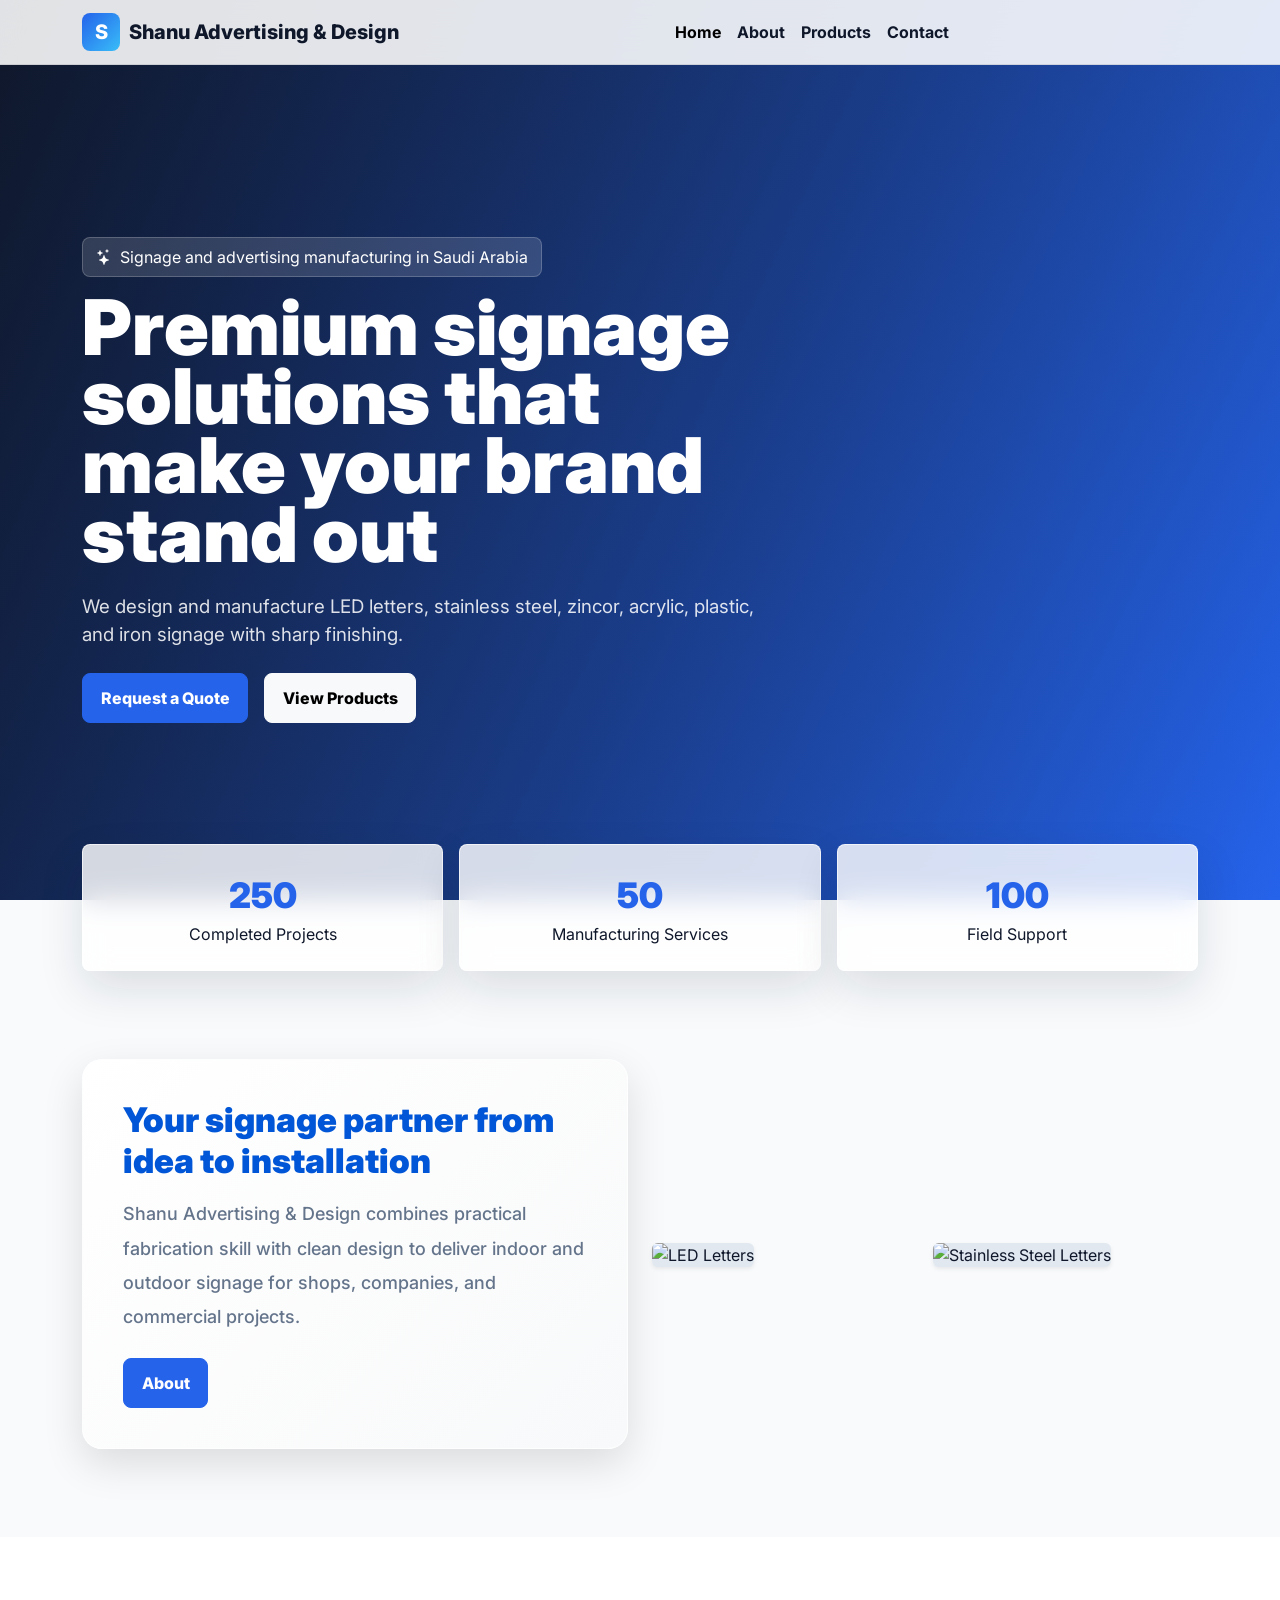
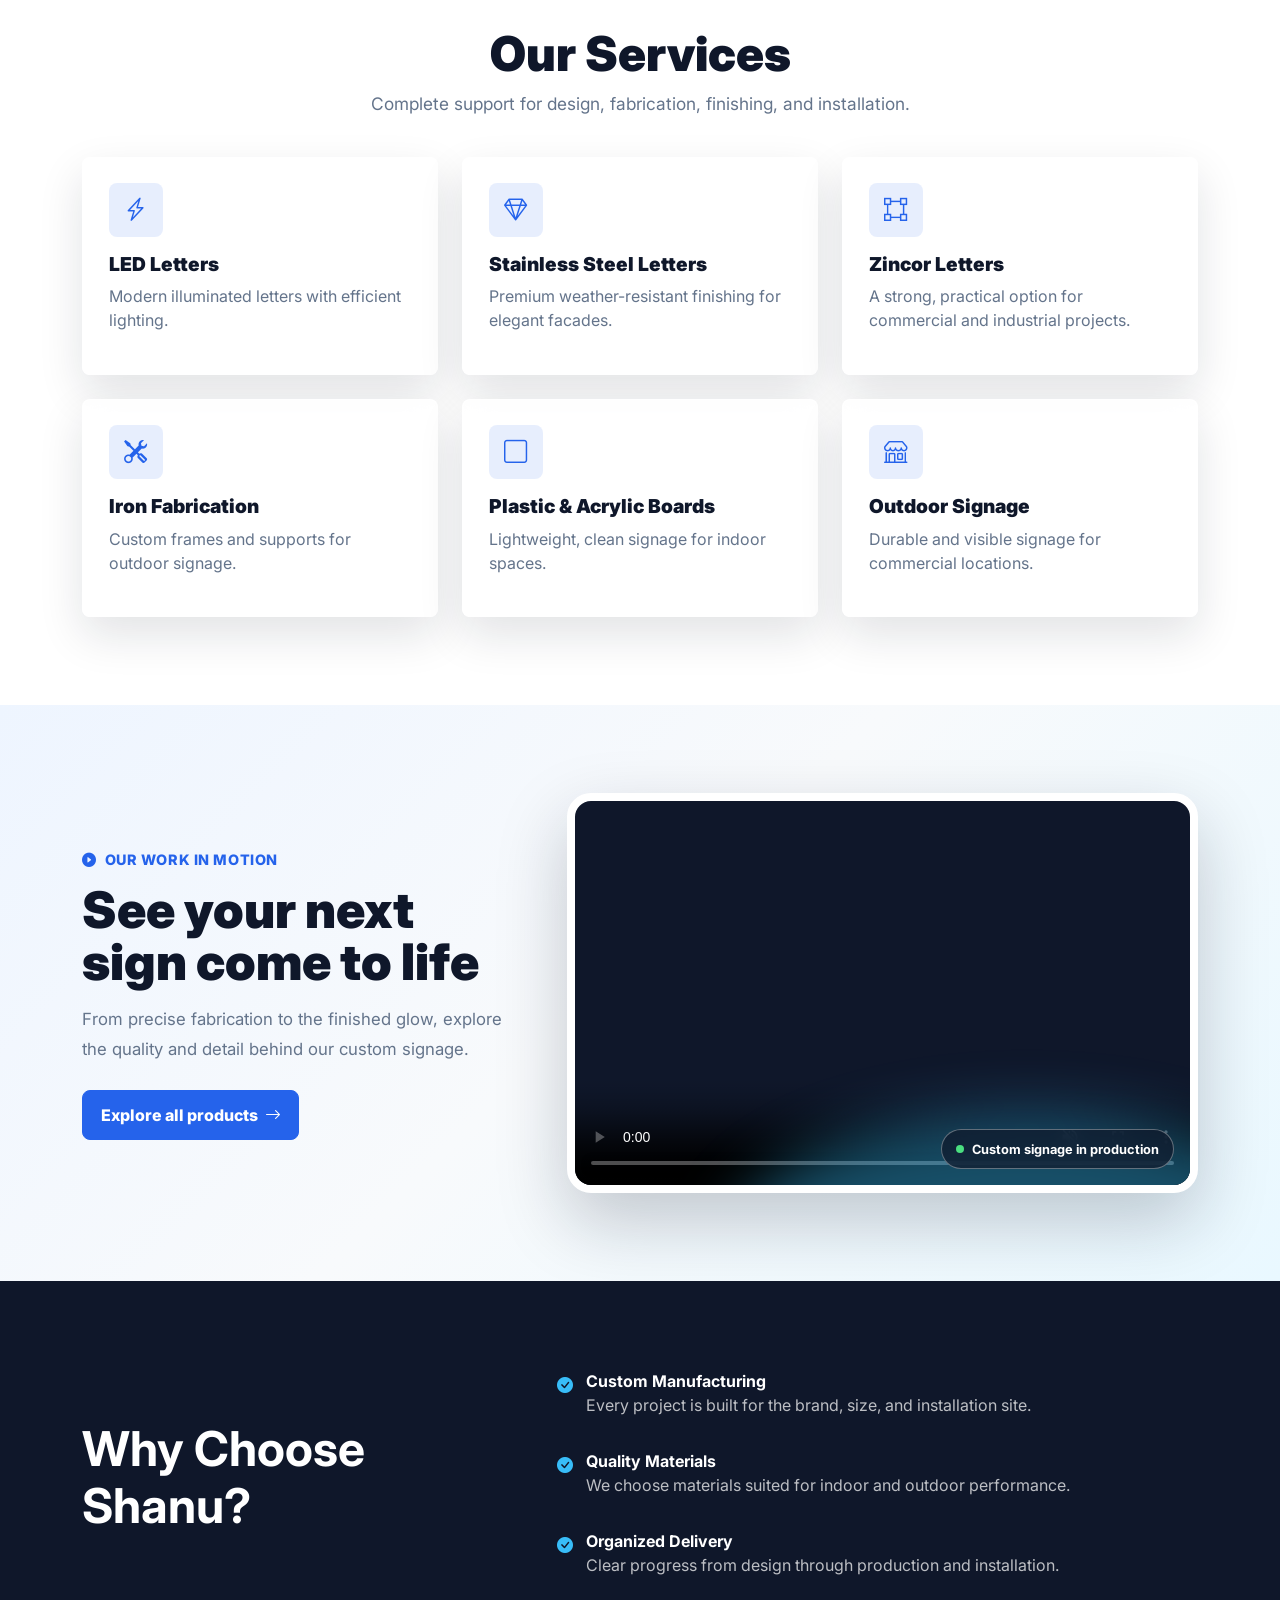
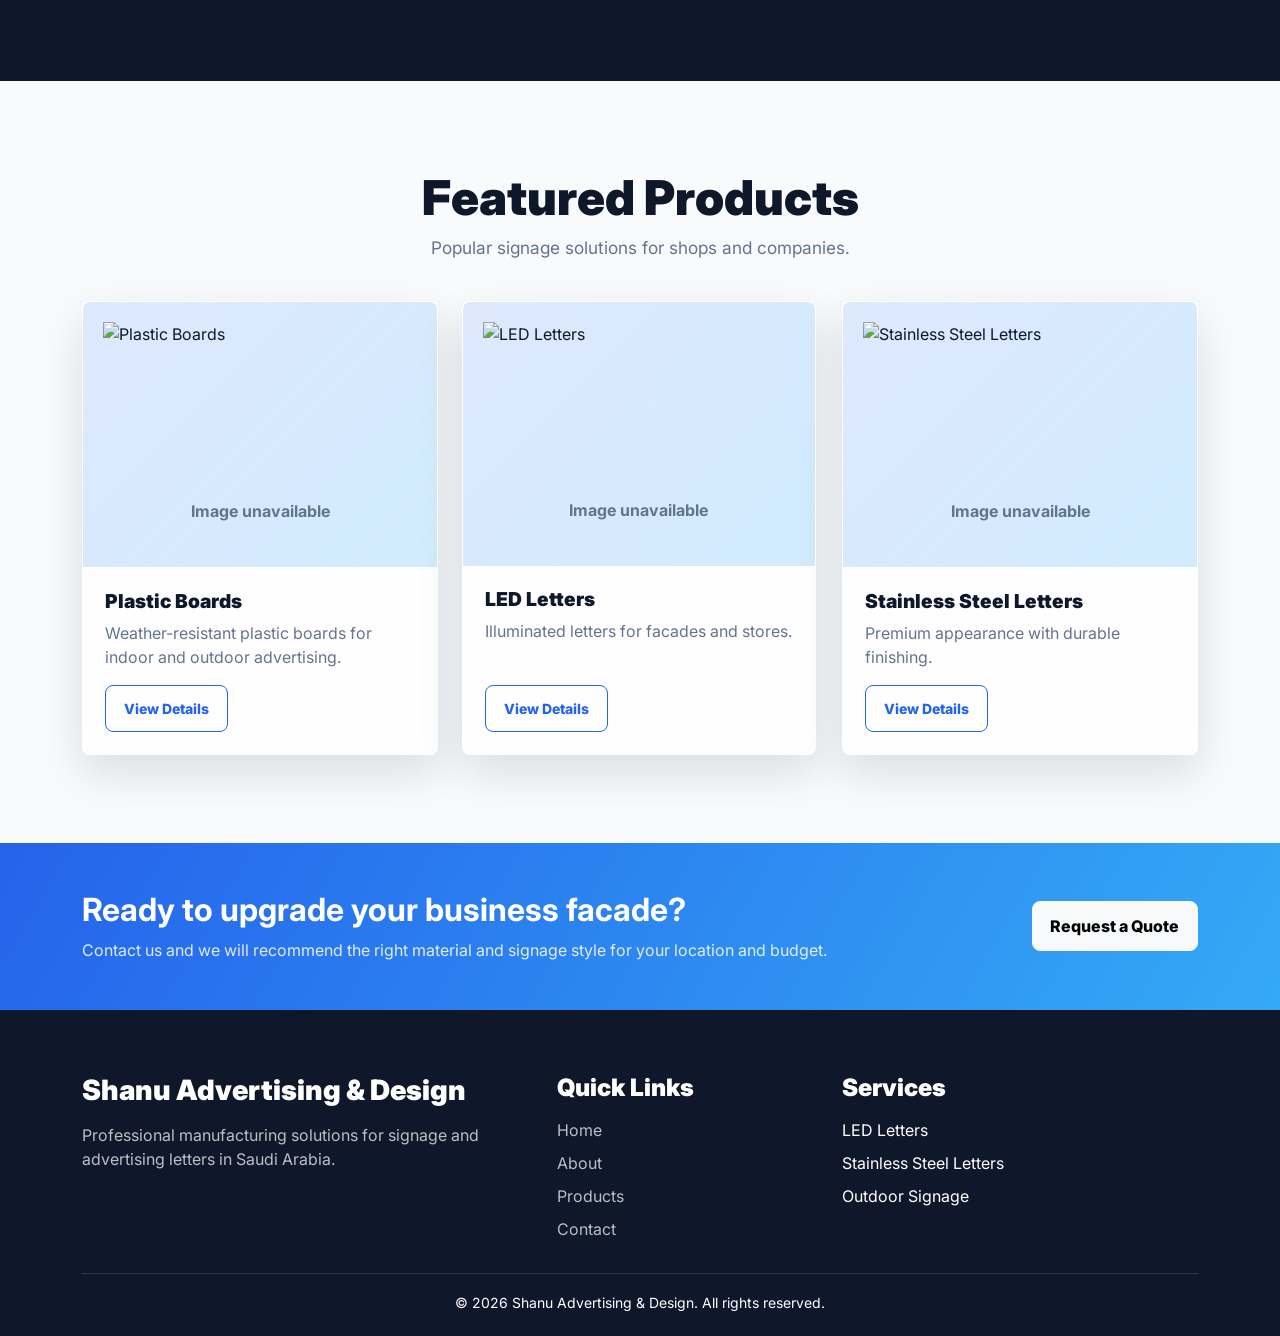
==== index.html @ 0e3f4d84 "Add files via upload" ====
﻿<!doctype html>
<html lang="en" dir="ltr">

<head>
  <meta charset="utf-8">
  <meta name="viewport" content="width=device-width, initial-scale=1">
  <title>Shanu Advertising & Design | Signage Manufacturing Saudi Arabia</title>
  <meta name="description"
    content="Shanu Advertising & Design manufactures LED letters, stainless steel letters, zincor letters, acrylic signs, outdoor signage, and shop branding in Saudi Arabia.">
  <meta name="keywords"
    content="signage Saudi Arabia, LED letters, stainless steel letters, shop branding, outdoor signage">
  <meta property="og:title" content="Shanu Advertising & Design">
  <meta property="og:description" content="Premium signage and advertising manufacturing in Saudi Arabia.">
  <meta property="og:type" content="website">
  <meta property="og:image" content="assets/hero/hero.jpg">
  <meta name="twitter:card" content="summary_large_image">
  <link rel="preconnect" href="https://fonts.googleapis.com">
  <link rel="preconnect" href="https://fonts.gstatic.com" crossorigin>
  <link
    href="https://fonts.googleapis.com/css2?family=Cairo:wght@400;600;700;800;900&family=Inter:wght@400;600;700;800;900&display=swap"
    rel="stylesheet">
  <link href="https://cdn.jsdelivr.net/npm/bootstrap@5.3.3/dist/css/bootstrap.min.css" rel="stylesheet">
  <link href="https://cdn.jsdelivr.net/npm/bootstrap-icons@1.11.3/font/bootstrap-icons.css" rel="stylesheet">
  <link href="https://unpkg.com/aos@2.3.1/dist/aos.css" rel="stylesheet">
  <link rel="stylesheet" href="css/style.css">
  <link rel="stylesheet" href="css/responsive.css">
  <script type="application/ld+json">
  {"@context":"https://schema.org","@type":"LocalBusiness","name":"Shanu Advertising & Design","description":"Signage and advertising manufacturing company in Saudi Arabia.","address":{"@type":"PostalAddress","addressCountry":"SA"},"areaServed":"Saudi Arabia","url":"https://example.com","sameAs":[]}
  </script>
</head>

<body class="ltr" data-page="home">
  <nav class="navbar navbar-expand-lg fixed-top">
    <div class="container">
      <a class="navbar-brand" href="index.html"><span class="brand-mark">S</span><span data-i18n="brand">Shanu Advertising & Design</span></a>
      <button class="navbar-toggler" type="button" data-bs-toggle="collapse" data-bs-target="#mainNav"
        aria-label="Toggle navigation" data-i18n-aria-label="toggleNavigation"><span
          class="navbar-toggler-icon"></span></button>
      <div class="collapse navbar-collapse" id="mainNav">
        <ul class="navbar-nav mx-auto mb-2 mb-lg-0">
          <li class="nav-item"><a class="nav-link active" href="index.html" data-i18n="navHome">Home</a></li>
          <li class="nav-item"><a class="nav-link" href="about.html" data-i18n="navAbout">About</a></li>
          <li class="nav-item"><a class="nav-link" href="products.html" data-i18n="navProducts">Products</a></li>
          <li class="nav-item"><a class="nav-link" href="contact.html" data-i18n="navContact">Contact</a></li>
        </ul>
      </div>
    </div>
  </nav>

  <header class="hero">
    <video class="hero-video" autoplay muted loop playsinline poster="assets/hero/hero.jpg"
      data-video-path="assets/videos/hero-video.mp4"></video>
    <div class="container">
      <div class="hero-content" data-aos="fade-up">
        <span class="eyebrow"><i class="bi bi-stars"></i><span data-i18n="heroEyebrow">Signage and advertising manufacturing in Saudi Arabia</span></span>
        <h1 data-i18n="heroTitle">Premium Signage Solutions That Make Your Brand Stand Out</h1>
        <p class="my-4" data-i18n="heroText">We design and manufacture LED letters, stainless steel, zincor, acrylic, plastic, and iron signage with sharp finishing.</p>
        <div class="hero-actions d-flex gap-3 flex-wrap">
          <a href="contact.html" class="btn btn-primary" data-i18n="ctaQuote">Request a Quote</a>
          <a href="products.html" class="btn btn-light" data-i18n="ctaProducts">View Products</a>
        </div>
      </div>
    </div>
  </header>

  <section class="stats-strip">
    <div class="container">
      <div class="row g-3">
        <div class="col-md-4">
          <div class="stat-card"><strong data-counter="250">0</strong><span data-i18n="heroStat1">Completed Projects</span>
          </div>
        </div>
        <div class="col-md-4">
          <div class="stat-card"><strong data-counter="50">0</strong><span data-i18n="heroStat2">Manufacturing Services</span></div>
        </div>
        <div class="col-md-4">
          <div class="stat-card"><strong data-counter="100">0</strong><span data-i18n="heroStat3">Field Support</span>
          </div>
        </div>
      </div>
    </div>
  </section>

  <main>
    <section class="section-padding">
      <div class="container">
        <div class="row align-items-center g-4">
          <div class="col-lg-6" data-aos="fade-up">
            <div class="glass-card">
              <h2 class="fw-black mb-3" data-i18n="introTitle">Your signage partner from idea to installation</h2>
              <p data-i18n="introText">Shanu Advertising & Design combines practical fabrication skill with clean design to deliver indoor and outdoor signage for shops, companies, and commercial projects.</p>
              <a class="btn btn-primary mt-2" href="about.html" data-i18n="navAbout">About</a>
            </div>
          </div>
          <div class="col-lg-6" data-aos="fade-up" data-aos-delay="100">
            <div class="row g-3">
              <div class="col-6"><img class="product-img rounded-2 shadow-sm" src="assets/products/led/led-letters.svg"
                  alt="LED letters" data-i18n-alt="productLedName" loading="lazy"></div>
              <div class="col-6"><img class="product-img rounded-2 shadow-sm"
                  src="assets/products/stainless/stainless-letters.svg" alt="Stainless steel letters"
                  data-i18n-alt="productSteelName" loading="lazy"></div>
            </div>
          </div>
        </div>
      </div>
    </section>

    <section class="section-padding bg-white">
      <div class="container">
        <div class="section-title" data-aos="fade-up">
          <h2 data-i18n="sectionServices">Our Services</h2>
          <p data-i18n="sectionServicesText">Complete support for design, fabrication, finishing, and installation.</p>
        </div>
        <div class="row g-4">
          <div class="col-md-6 col-lg-4" data-aos="fade-up">
            <div class="service-card">
              <div class="icon-box"><i class="bi bi-lightning-charge"></i></div>
              <h3 data-i18n="serviceLed">LED Letters</h3>
              <p data-i18n="serviceLedText">Modern illuminated letters with efficient lighting.</p>
            </div>
          </div>
          <div class="col-md-6 col-lg-4" data-aos="fade-up">
            <div class="service-card">
              <div class="icon-box"><i class="bi bi-gem"></i></div>
              <h3 data-i18n="serviceSteel">Stainless Steel Letters</h3>
              <p data-i18n="serviceSteelText">Premium weather-resistant finishing for elegant facades.</p>
            </div>
          </div>
          <div class="col-md-6 col-lg-4" data-aos="fade-up">
            <div class="service-card">
              <div class="icon-box"><i class="bi bi-bounding-box"></i></div>
              <h3 data-i18n="serviceZincor">Zincor Letters</h3>
              <p data-i18n="serviceZincorText">A strong, practical option for commercial and industrial projects.</p>
            </div>
          </div>
          <div class="col-md-6 col-lg-4" data-aos="fade-up">
            <div class="service-card">
              <div class="icon-box"><i class="bi bi-tools"></i></div>
              <h3 data-i18n="serviceFabrication">Iron Fabrication</h3>
              <p data-i18n="serviceFabricationText">Custom frames and supports for outdoor signage.</p>
            </div>
          </div>
          <div class="col-md-6 col-lg-4" data-aos="fade-up">
            <div class="service-card">
              <div class="icon-box"><i class="bi bi-square"></i></div>
              <h3 data-i18n="serviceAcrylic">Plastic & Acrylic Boards</h3>
              <p data-i18n="serviceAcrylicText">Lightweight, clean signage for indoor spaces.</p>
            </div>
          </div>
          <div class="col-md-6 col-lg-4" data-aos="fade-up">
            <div class="service-card">
              <div class="icon-box"><i class="bi bi-shop"></i></div>
              <h3 data-i18n="serviceOutdoor">Outdoor Signage</h3>
              <p data-i18n="serviceOutdoorText">Durable and visible signage for commercial locations.</p>
            </div>
          </div>
        </div>
      </div>
    </section>

    <section class="section-padding product-motion-section">
      <div class="container">
        <div class="row align-items-center g-5">
          <div class="col-lg-5" data-aos="fade-up">
            <span class="motion-kicker"><i class="bi bi-play-circle-fill"></i> Our work in motion</span>
            <h2 class="motion-title">See your next sign come to life</h2>
            <p class="motion-copy">From precise fabrication to the finished glow, explore the quality and detail behind our custom signage.</p>
            <a href="products.html" class="btn btn-primary">Explore all products <i class="bi bi-arrow-right ms-1"></i></a>
          </div>
          <div class="col-lg-7" data-aos="zoom-in" data-aos-delay="100">
            <div class="product-motion-frame">
              <video class="product-motion-video" autoplay muted loop playsinline controls poster="assets/products/stainless/Image1.jpg" aria-label="Stainless steel signage project video">
                <source src="assets/products/stainless/Video1.mp4" type="video/mp4">
              </video>
              <div class="motion-glow" aria-hidden="true"></div>
              <div class="motion-label"><span class="motion-label-dot"></span> Custom signage in production</div>
            </div>
          </div>
        </div>
      </div>
    </section>

    <section class="section-padding split-band">
      <div class="container">
        <div class="row align-items-center g-4">
          <div class="col-lg-5">
            <h2 class="display-5 fw-bold" data-i18n="whyTitle">Why Choose Shanu?</h2>
          </div>
          <div class="col-lg-7">
            <ul class="check-list">
              <li><i class="bi bi-check-circle-fill"></i>
                <div><strong data-i18n="why1">Custom Manufacturing</strong>
                  <p data-i18n="why1Text">Every project is built for the brand, size, and installation site.</p>
                </div>
              </li>
              <li><i class="bi bi-check-circle-fill"></i>
                <div><strong data-i18n="why2">Quality Materials</strong>
                  <p data-i18n="why2Text">We choose materials suited for indoor and outdoor performance.</p>
                </div>
              </li>
              <li><i class="bi bi-check-circle-fill"></i>
                <div><strong data-i18n="why3">Organized Delivery</strong>
                  <p data-i18n="why3Text">Clear progress from design through production and installation.</p>
                </div>
              </li>
            </ul>
          </div>
        </div>
      </div>
    </section>

    <section class="section-padding">
      <div class="container">
        <div class="section-title" data-aos="fade-up">
          <h2 data-i18n="featuredTitle">Featured Products</h2>
          <p data-i18n="featuredText">Popular signage solutions for shops and companies.</p>
        </div>
        <div class="row g-4" data-products-grid></div>
      </div>
    </section>

    <section class="cta-band py-5">
      <div class="container d-lg-flex align-items-center justify-content-between gap-4">
        <div>
          <h2 class="fw-bold" data-i18n="homeCtaTitle">Ready to upgrade your business facade?</h2>
          <p class="mb-lg-0" data-i18n="homeCtaText">Contact us and we will recommend the right material and signage style for your location and budget.</p>
        </div>
        <a class="btn btn-light mt-3 mt-lg-0" href="contact.html" data-i18n="ctaQuote">Request a Quote</a>
      </div>
    </section>
  </main>

  <footer class="site-footer">
    <div class="container">
      <div class="row g-4">
        <div class="col-lg-5">
          <h3 class="footer-title" data-i18n="brand">Shanu Advertising & Design</h3>
          <p data-i18n="footerText">Professional manufacturing solutions for signage and advertising letters in Saudi Arabia.</p>
        </div>
        <div class="col-6 col-lg-3">
          <h4 class="footer-title" data-i18n="footerQuick">Quick Links</h4>
          <ul class="footer-links">
            <li><a href="index.html" data-i18n="navHome">Home</a></li>
            <li><a href="about.html" data-i18n="navAbout">About</a></li>
            <li><a href="products.html" data-i18n="navProducts">Products</a></li>
            <li><a href="contact.html" data-i18n="navContact">Contact</a></li>
          </ul>
        </div>
        <div class="col-6 col-lg-4">
          <h4 class="footer-title" data-i18n="footerServices">Services</h4>
          <ul class="footer-links">
            <li data-i18n="serviceLed">LED Letters</li>
            <li data-i18n="serviceSteel">Stainless Steel Letters</li>
            <li data-i18n="serviceOutdoor">Outdoor Signage</li>
          </ul>
        </div>
      </div>
      <div class="footer-bottom text-center"><small>© 2026 Shanu Advertising & Design. <span
            data-i18n="footerRights">All rights reserved.</span></small></div>
    </div>
  </footer>

  <div class="modal fade" id="productModal" tabindex="-1" aria-hidden="true">
    <div class="modal-dialog modal-dialog-centered">
      <div class="modal-content">
        <div class="modal-header">
          <h2 class="modal-title fs-4"></h2><button type="button" class="btn-close" data-bs-dismiss="modal"
            aria-label="Close" data-i18n-aria-label="modalCloseLabel"></button>
        </div>
        <div class="modal-body"><img class="modal-product-image" src="" alt="">
          <p class="modal-product-text"></p>
        </div>
        <div class="modal-footer"><button type="button" class="btn btn-secondary" data-bs-dismiss="modal"
            data-i18n="close">Close</button></div>
      </div>
    </div>
  </div>

  <script src="https://cdn.jsdelivr.net/npm/bootstrap@5.3.3/dist/js/bootstrap.bundle.min.js"></script>
  <script src="https://unpkg.com/aos@2.3.1/dist/aos.js"></script>
  <script src="js/lang.js"></script>
  <script src="js/script.js"></script>
</body>

</html>
---- css/style.css ----
:root {
  --primary: #2563eb;
  --dark: #0f172a;
  --accent: #38bdf8;
  --background: #f8fafc;
  --muted: #64748b;
  --white: #ffffff;
  --border: rgba(15, 23, 42, 0.1);
  --shadow: 0 18px 45px rgba(15, 23, 42, 0.12);
}

* {
  box-sizing: border-box;
}

html {
  scroll-behavior: smooth;
}

body {
  margin: 0;
  background: var(--background);
  color: var(--dark);
  font-family: "Cairo", "Inter", system-ui, sans-serif;
  text-align: start;
  overflow-x: hidden;
}

body.ltr {
  font-family: "Inter", "Cairo", system-ui, sans-serif;
}

a {
  text-decoration: none;
}

.navbar {
  background: rgba(255, 255, 255, 0.88);
  backdrop-filter: blur(16px);
  border-bottom: 1px solid var(--border);
}

.navbar .container {
  gap: 0.75rem;
}

.navbar-brand {
  display: inline-flex;
  align-items: center;
  color: var(--dark);
  font-weight: 800;
  min-width: 0;
  white-space: normal;
  line-height: 1.25;
}

.brand-mark {
  display: inline-grid;
  width: 38px;
  height: 38px;
  place-items: center;
  border-radius: 8px;
  background: linear-gradient(135deg, var(--primary), var(--accent));
  color: var(--white);
  margin-inline-end: 0.55rem;
}

.nav-link {
  color: var(--dark);
  font-weight: 700;
  text-align: start;
}

.nav-link:hover,
.nav-link.active {
  color: var(--primary);
}

.btn {
  border-radius: 8px;
  font-weight: 800;
  padding: 0.75rem 1.1rem;
}

.btn-primary {
  background: var(--primary);
  border-color: var(--primary);
}

.btn-outline-primary {
  border-color: var(--primary);
  color: var(--primary);
}

.btn-outline-primary:hover {
  background: var(--primary);
  color: var(--white);
}

.section-padding {
  padding: 88px 0;
}

.section-title {
  max-width: 720px;
  margin: 0 auto 2.5rem;
  text-align: center;
}

.section-title h2 {
  font-size: clamp(2rem, 4vw, 3rem);
  font-weight: 900;
}

.section-title p {
  color: var(--muted);
  font-size: 1.08rem;
}

.hero {
  position: relative;
  min-height: 100vh;
  height: auto;
  padding: 120px 0 60px;
  display: flex;
  align-items: center;
  overflow: visible;
  color: var(--white);
  background:
    linear-gradient(110deg, rgba(15, 23, 42, 0.92), rgba(37, 99, 235, 0.68)),
    url("../assets/hero/hero.jpg") center/cover no-repeat,
    linear-gradient(135deg, #0f172a, #2563eb);
}

.hero-video {
  position: absolute;
  inset: 0;
  width: 100%;
  height: 100%;
  object-fit: cover;
  opacity: 0.35;
}

.hero-content {
  max-width: 700px;
  width: 100%;
  position: relative;
  z-index: 2;
}

.eyebrow {
  display: inline-flex;
  align-items: center;
  gap: 0.5rem;
  padding: 0.45rem 0.8rem;
  border-radius: 8px;
  background: rgba(255, 255, 255, 0.14);
  border: 1px solid rgba(255, 255, 255, 0.2);
  color: var(--white);
  margin-bottom: 1rem;
}

.hero h1,
.page-hero h1 {
  font-size: clamp(2.45rem, 6vw, 5rem);
  line-height: 0.9;
  font-weight: 900;
}

.hero p,
.page-hero p {
  color: rgba(255, 255, 255, 0.86);
  font-size: 1.17rem;
  max-width: 680px;
}

.hero-actions {
  justify-content: flex-start;
}

.stats-strip {
  position: relative;
  z-index: 2;
  margin-top: -72px;
}

.stat-card,
.glass-card,
.service-card,
.product-card,
.contact-card {
  background: rgba(255, 255, 255, 0.82);
  border: 1px solid rgba(255, 255, 255, 0.65);
  box-shadow: var(--shadow);
  border-radius: 8px;
  backdrop-filter: blur(14px);
}

.stat-card {
  padding: 1.5rem;
  text-align: center;
}

.stat-card strong {
  display: block;
  color: var(--primary);
  font-size: 2.2rem;
  font-weight: 900;
}

.glass-card {
    background: linear-gradient(135deg, #ffffff, #f8f9fa);
    border-radius: 20px;
    padding: 40px;
    box-shadow: 0 15px 40px rgba(0,0,0,.12);
    transition: .3s ease;
}

.glass-card:hover {
    transform: translateY(-5px);
    box-shadow: 0 20px 50px rgba(0,0,0,.18);
}

.glass-card h2 {
    font-size: 34px;
    font-weight: 900;
    color: #0056d6;
    margin-bottom: 8px;
}

.glass-card h3 {
    font-size: 26px;
    font-weight: 700;
    color: #111;
    margin-bottom: 20px;
    position: relative;
}

.glass-card h3::after {
    content: "";
    display: block;
    width: 70px;
    height: 4px;
    background: #0056d6;
    margin-top: 10px;
    border-radius: 10px;
}

.glass-card p {
    font-size: 18px;
    font-weight: 500;
    color: #666;
    line-height: 1.9;
}
.service-card {
  height: 100%;
  padding: 1.6rem;
  text-align: start;
  transition: transform 0.2s ease, box-shadow 0.2s ease;
}

.service-card:hover,
.product-card:hover {
  transform: translateY(-6px);
  box-shadow: 0 24px 55px rgba(15, 23, 42, 0.16);
}

.icon-box {
  width: 54px;
  height: 54px;
  display: grid;
  place-items: center;
  border-radius: 8px;
  background: rgba(37, 99, 235, 0.11);
  color: var(--primary);
  font-size: 1.45rem;
  margin-bottom: 1rem;
}

.service-card h3,
.product-card h3 {
  font-size: 1.2rem;
  font-weight: 900;
}

.service-card p,
.product-card p,
.glass-card p {
  color: var(--muted);
}

.split-band {
  background: var(--dark);
  color: var(--white);
}

.split-band p {
  color: rgba(255, 255, 255, 0.72);
}

.check-list {
  display: grid;
  gap: 1rem;
  padding: 0;
  margin: 0;
  list-style: none;
}

.check-list li {
  display: flex;
  gap: 0.8rem;
  align-items: flex-start;
  text-align: start;
}

.check-list i {
  flex: 0 0 auto;
  color: var(--accent);
  margin-top: 0.25rem;
}

.product-card {
  display: flex;
  flex-direction: column;
  height: 100%;
  overflow: hidden;
  text-align: start;
  cursor: pointer;
  transition: transform 0.22s ease, box-shadow 0.22s ease, border-color 0.22s ease;
}

[data-products-grid] {
  align-items: stretch;
}

[data-products-grid] > [class*="col-"] {
  display: flex;
}

.product-card:focus-visible {
  outline: 3px solid rgba(37, 99, 235, 0.35);
  outline-offset: 4px;
}

.product-card:hover,
.product-card:focus-visible {
  border-color: rgba(37, 99, 235, 0.28);
}

.product-image-frame {
  display: grid;
  place-items: center;
  width: 100%;
  aspect-ratio: 4 / 3;
  overflow: hidden;
  background:
    linear-gradient(135deg, rgba(37, 99, 235, 0.08), rgba(56, 189, 248, 0.16)),
    #eef4ff;
}

.product-img {
  width: 100%;
  aspect-ratio: 16 / 10;
  object-fit: cover;
  background: #e2e8f0;
}

.product-card .product-img {
  height: 100%;
  aspect-ratio: auto;
  object-fit: contain;
  padding: 1.25rem;
  background: transparent;
  transform: scale(1);
  transition: transform 0.28s ease;
}

.product-card:hover .product-img,
.product-card:focus-visible .product-img {
  transform: scale(1.04);
}

.product-image-frame.image-missing::after {
  content: "Image unavailable";
  color: var(--muted);
  font-weight: 700;
}

.product-card-body {
  display: flex;
  flex: 1;
  flex-direction: column;
  align-items: flex-start;
  padding: 1.4rem;
}

.product-card-body p {
  flex: 1;
}

.product-card-action {
  pointer-events: none;
}

.product-motion-section {
  overflow: hidden;
  background: linear-gradient(135deg, #eef5ff 0%, #f8fafc 48%, #e9f8ff 100%);
}

.motion-kicker {
  display: inline-flex;
  align-items: center;
  gap: 0.5rem;
  color: var(--primary);
  font-size: 0.9rem;
  font-weight: 800;
  letter-spacing: 0.04em;
  text-transform: uppercase;
}

.motion-title {
  max-width: 440px;
  margin: 0.8rem 0 1rem;
  color: var(--dark);
  font-size: clamp(2rem, 4vw, 3.15rem);
  font-weight: 900;
  line-height: 1.05;
}

.motion-copy {
  max-width: 490px;
  margin-bottom: 1.6rem;
  color: var(--muted);
  font-size: 1.05rem;
  line-height: 1.75;
}

.product-motion-frame {
  position: relative;
  isolation: isolate;
  overflow: hidden;
  border: 8px solid var(--white);
  border-radius: 24px;
  background: var(--dark);
  box-shadow: 0 28px 70px rgba(15, 23, 42, 0.22);
}

.product-motion-video {
  display: block;
  width: 100%;
  aspect-ratio: 16 / 10;
  object-fit: cover;
}

.motion-glow {
  position: absolute;
  z-index: 1;
  inset: auto -22% -52% 25%;
  height: 70%;
  pointer-events: none;
  border-radius: 50%;
  background: rgba(56, 189, 248, 0.42);
  filter: blur(30px);
  animation: motion-glow-pulse 3.6s ease-in-out infinite;
}

.motion-label {
  position: absolute;
  z-index: 2;
  right: 1rem;
  bottom: 1rem;
  display: inline-flex;
  align-items: center;
  gap: 0.55rem;
  max-width: calc(100% - 2rem);
  padding: 0.6rem 0.85rem;
  border: 1px solid rgba(255, 255, 255, 0.34);
  border-radius: 999px;
  background: rgba(15, 23, 42, 0.7);
  backdrop-filter: blur(10px);
  color: var(--white);
  font-size: 0.8rem;
  font-weight: 700;
}

.motion-label-dot {
  width: 0.5rem;
  height: 0.5rem;
  flex: 0 0 auto;
  border-radius: 50%;
  background: #4ade80;
  box-shadow: 0 0 0 0 rgba(74, 222, 128, 0.7);
  animation: motion-dot-pulse 1.8s infinite;
}

@keyframes motion-glow-pulse {
  50% { transform: translate(-10%, -10%) scale(1.14); opacity: 0.68; }
}

@keyframes motion-dot-pulse {
  70% { box-shadow: 0 0 0 0.5rem rgba(74, 222, 128, 0); }
  100% { box-shadow: 0 0 0 0 rgba(74, 222, 128, 0); }
}

@media (prefers-reduced-motion: reduce) {
  .motion-glow,
  .motion-label-dot {
    animation: none;
  }
}

.cta-band {
  background:
    linear-gradient(120deg, rgba(37, 99, 235, 0.96), rgba(56, 189, 248, 0.78)),
    var(--primary);
  color: var(--white);
}

.cta-band p {
  color: rgba(255, 255, 255, 0.86);
}

.page-hero {
  padding: 150px 0 92px;
  color: var(--white);
  background:
    linear-gradient(120deg, rgba(15, 23, 42, 0.95), rgba(37, 99, 235, 0.7)),
    url("../assets/hero/hero.jpg") center/cover no-repeat,
    linear-gradient(135deg, #0f172a, #2563eb);
}

.owner-image {
  width: auto;
  max-height: 430px;
  object-fit: cover;
  border-radius: 8px;
  box-shadow: var(--shadow);
}

.modal-product-image {
  width: 100%;
  aspect-ratio: 16 / 10;
  object-fit: contain;
  border-radius: 8px;
  background:
    linear-gradient(135deg, rgba(37, 99, 235, 0.08), rgba(56, 189, 248, 0.16)),
    #eef4ff;
  margin-bottom: 1rem;
  padding: 1.25rem;
}

.modal.fade .modal-dialog {
  transform: translateY(22px) scale(0.96);
  transition: transform 0.28s cubic-bezier(0.2, 0.8, 0.2, 1), opacity 0.22s ease;
}

.modal.show .modal-dialog {
  transform: translateY(0) scale(1);
}

.modal.fade .modal-content {
  opacity: 0;
  transition: opacity 0.22s ease, box-shadow 0.28s ease;
}

.modal.show.modal-ready .modal-content {
  opacity: 1;
  box-shadow: 0 30px 80px rgba(15, 23, 42, 0.28);
}

.modal-content {
  border: 1px solid rgba(255, 255, 255, 0.7);
  border-radius: 8px;
  overflow: hidden;
}

.contact-card {
  padding: 1.7rem;
  text-align: start;
}

.form-label {
  display: block;
  text-align: start;
}

.form-control {
  border-radius: 8px;
  padding: 0.8rem 0.95rem;
  border-color: var(--border);
  text-align: start;
}

.form-control:focus {
  border-color: var(--primary);
  box-shadow: 0 0 0 0.2rem rgba(37, 99, 235, 0.16);
}

.qr-img {
  width: 145px;
  aspect-ratio: 1;
  object-fit: contain;
  border-radius: 8px;
  border: 1px solid var(--border);
  background: var(--white);
  padding: 0.6rem;
}

.site-footer {
  background: var(--dark);
  color: var(--white);
  padding: 64px 0 22px;
}

.site-footer p,
.site-footer a {
  color: rgba(255, 255, 255, 0.72);
}

.site-footer a:hover {
  color: var(--accent);
}

.footer-title {
  font-weight: 900;
  margin-bottom: 1rem;
  text-align: start;
}

.footer-links {
  list-style: none;
  padding-inline-start: 0;
  margin: 0;
  display: grid;
  gap: 0.55rem;
  text-align: start;
}

.footer-bottom {
  border-top: 1px solid rgba(255, 255, 255, 0.12);
  margin-top: 2rem;
  padding-top: 1rem;
}


.carousel-item img {
    width: 100%;
    height: 450px;
    object-fit: cover;
    border-radius: 10px;
}

.carousel-control-prev-icon,
.carousel-control-next-icon {
    background-color: rgba(0,0,0,.6);
    border-radius: 50%;
    padding: 20px;
}

.carousel-item img {
    width: 100%;
    height: 500px;
    object-fit: contain;
    background: #f5f5f5;
}

.product-video,
.carousel-item img {
    width: 100%;
    height: 450px;
    object-fit: contain;
    background: #f5f5f5;
    border-radius: 12px;
}
---- css/responsive.css ----
@media (max-width: 991.98px) {
  .navbar .container {
    align-items: center;
  }

  .navbar-brand {
    max-width: calc(100% - 76px);
    font-size: 1rem;
  }

  .navbar-toggler {
    margin-inline-start: auto;
  }

  .navbar-collapse {
    flex-basis: 100%;
    padding: 1rem 0;
    text-align: start;
  }

  .navbar-nav {
    align-items: stretch;
    text-align: start;
  }

  .navbar-nav .nav-link {
    padding-inline: 0;
  }

  .hero {
    min-height: 780px;
    padding-top: 88px;
  }

  .stats-strip {
    margin-top: -42px;
  }

  .site-footer .row > [class*="col-"] {
    text-align: start;
  }
}

@media (max-width: 767.98px) {
  .section-padding {
    padding: 64px 0;
  }

  .hero {
    min-height: auto;
    padding: 150px 0 112px;
  }

  .hero h1,
  .page-hero h1 {
    font-size: 2.25rem;
    line-height: 1.16;
  }

  .hero p,
  .page-hero p {
    font-size: 1rem;
  }

  .hero-actions {
    display: grid;
    gap: 0.8rem;
    justify-content: stretch;
  }

  .hero-actions .btn {
    width: 100%;
  }

  .page-hero {
    padding: 125px 0 72px;
  }

  .stat-card,
  .glass-card,
  .contact-card {
    padding: 1.25rem;
  }

  .qr-wrap {
    flex-wrap: wrap;
  }

  .cta-band .container {
    text-align: start;
  }

  .product-motion-frame {
    border-width: 5px;
    border-radius: 18px;
  }

  .motion-label {
    right: 0.7rem;
    bottom: 0.7rem;
    font-size: 0.72rem;
  }
}

@media (max-width: 575.98px) {
  .navbar-brand {
    max-width: calc(100% - 64px);
    font-size: 0.95rem;
  }

  .brand-mark {
    width: 34px;
    height: 34px;
    flex: 0 0 34px;
  }

  .stat-card strong {
    font-size: 1.9rem;
  }

  .service-card,
  .product-card-body,
  .contact-card,
  .glass-card {
    padding: 1rem;
  }

  .site-footer .col-6 {
    width: 100%;
  }

}
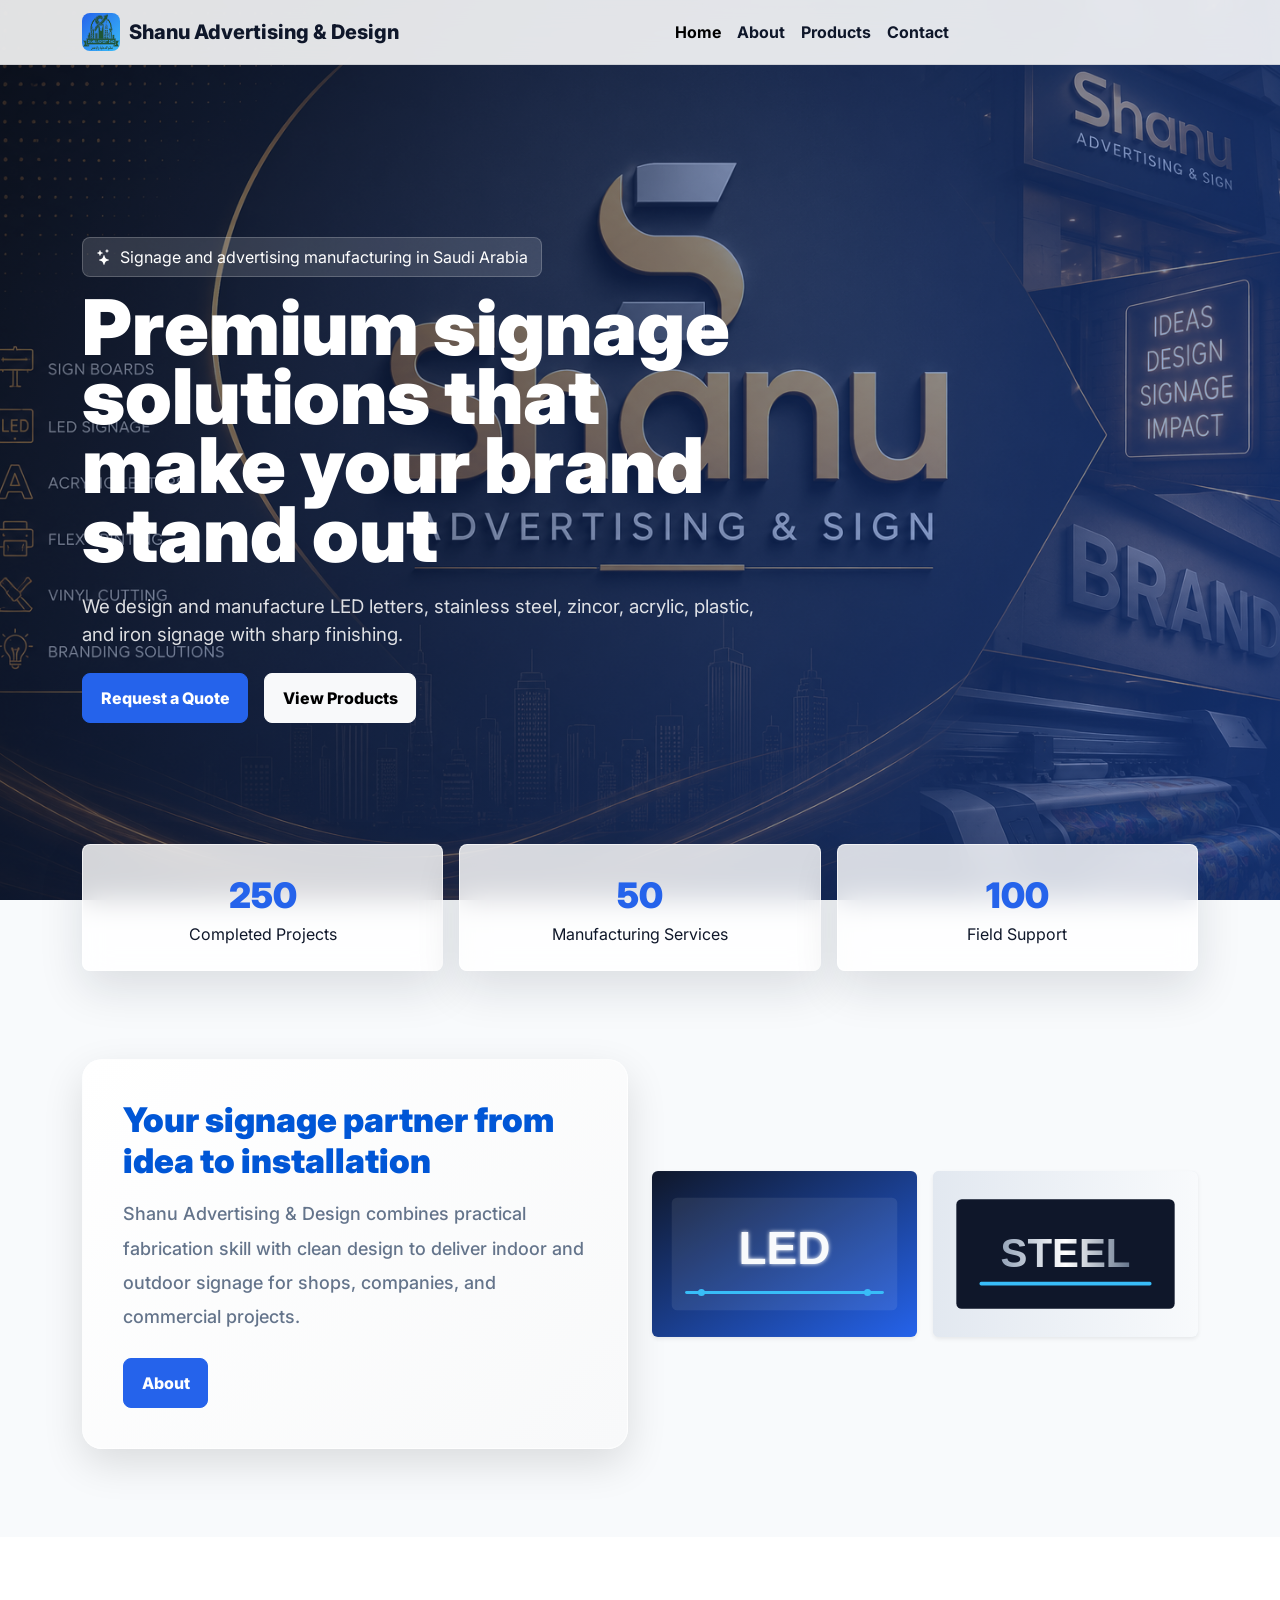
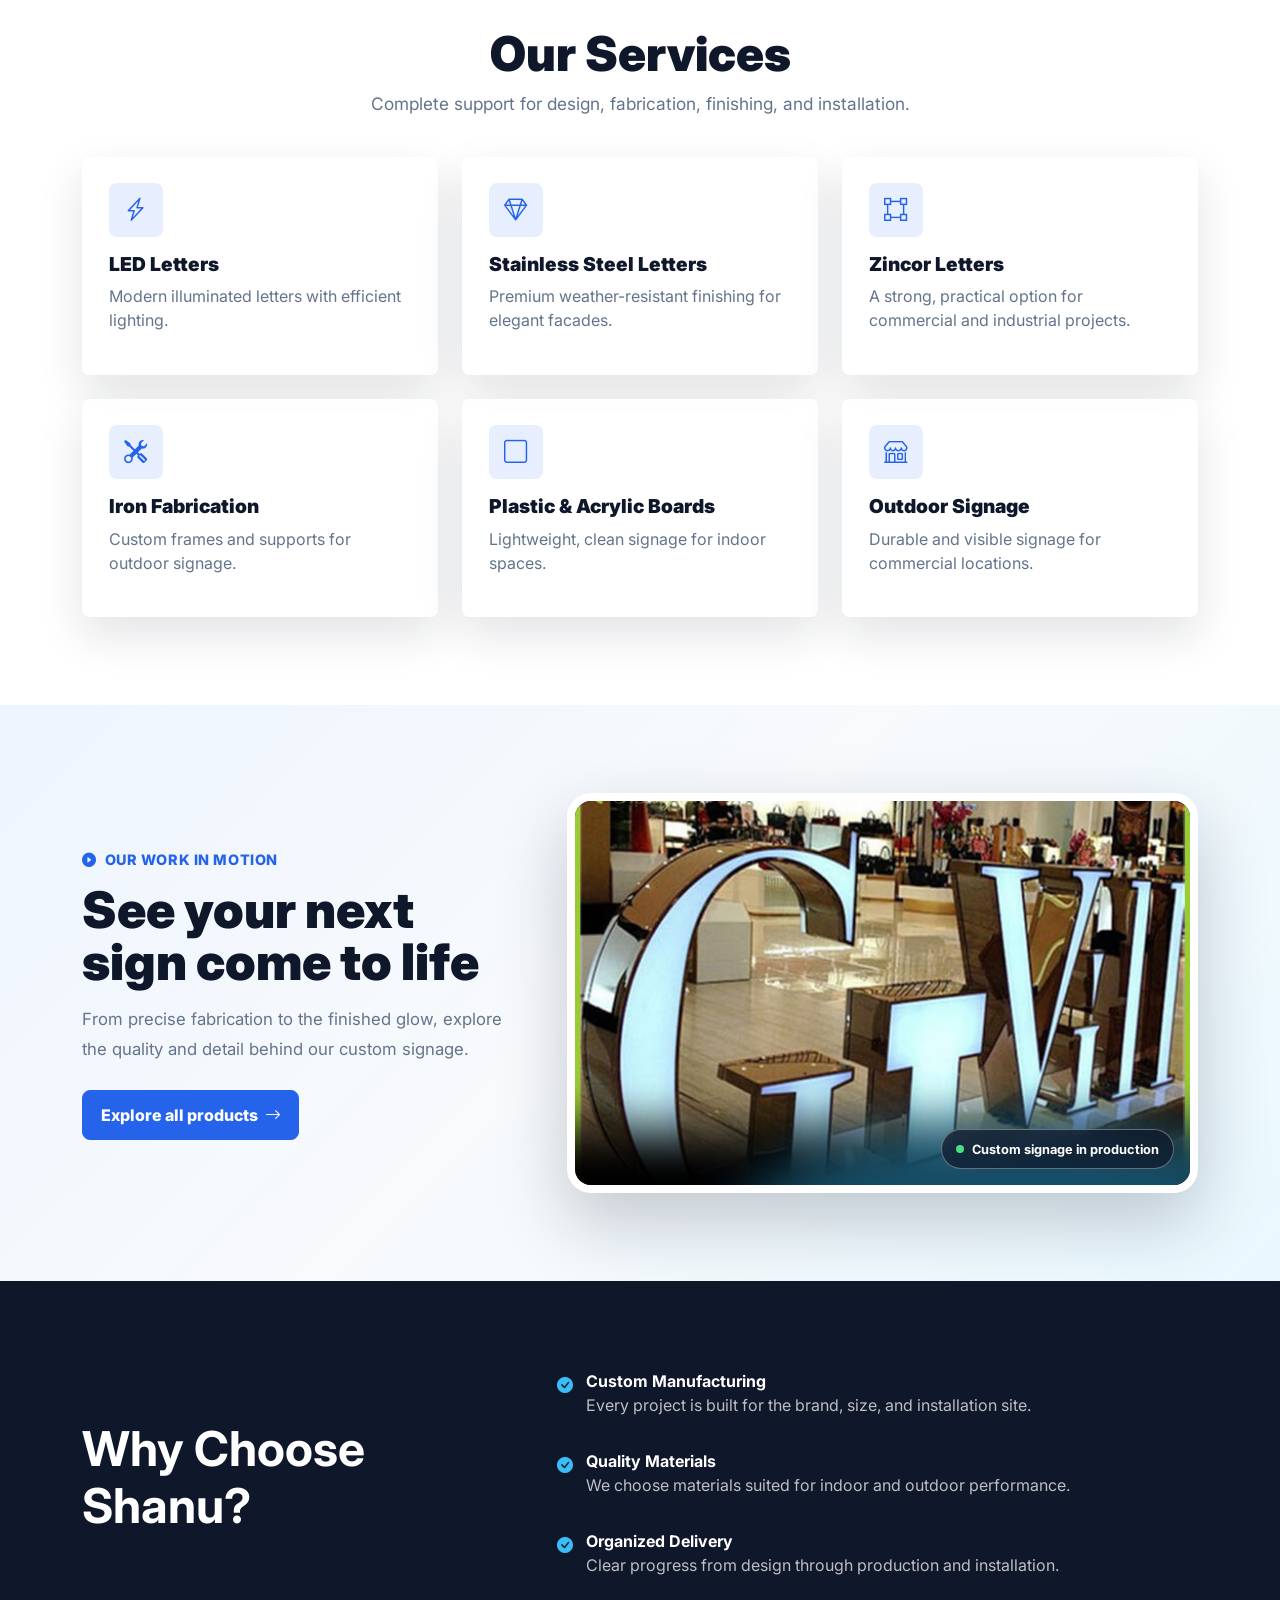
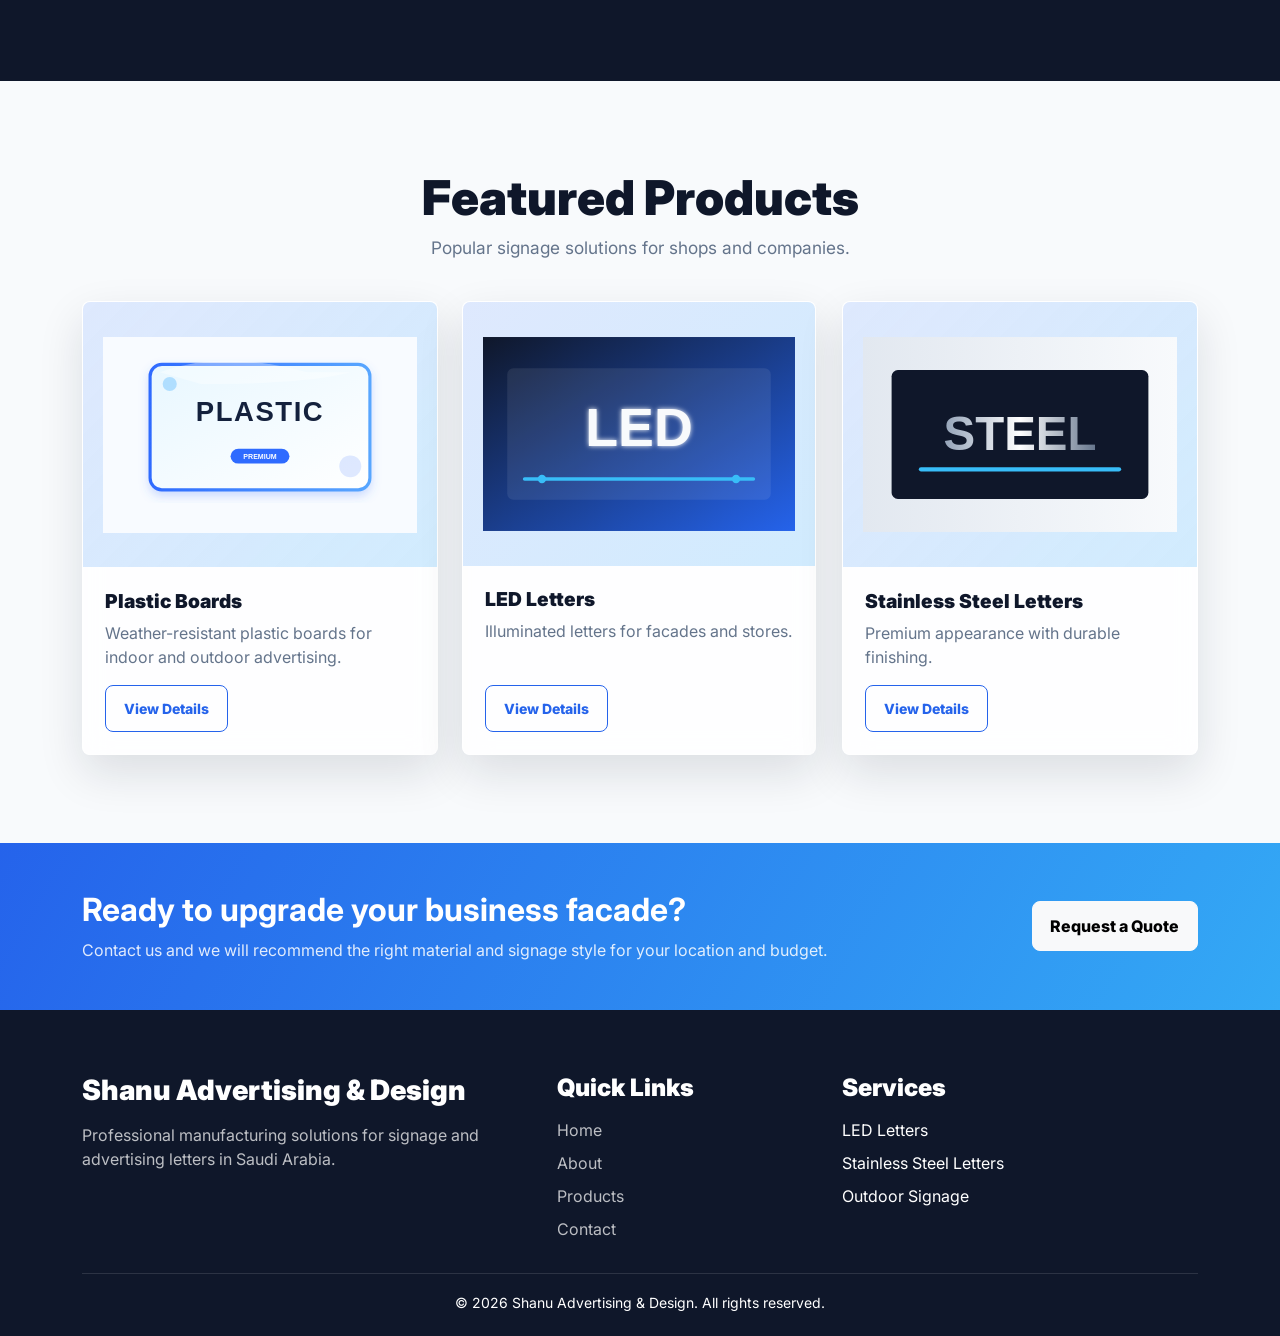
==== commit 272b4811: "Update index.html" ====
--- a/index.html
+++ b/index.html
@@ -1,10 +1,11 @@
-﻿<!doctype html>
+<!doctype html>
 <html lang="en" dir="ltr">
 
 <head>
   <meta charset="utf-8">
   <meta name="viewport" content="width=device-width, initial-scale=1">
   <title>Shanu Advertising & Design | Signage Manufacturing Saudi Arabia</title>
+  <link rel="icon" type="image/png" href="assets/icons/logo.png">
   <meta name="description"
     content="Shanu Advertising & Design manufactures LED letters, stainless steel letters, zincor letters, acrylic signs, outdoor signage, and shop branding in Saudi Arabia.">
   <meta name="keywords"
@@ -32,7 +33,11 @@
 <body class="ltr" data-page="home">
   <nav class="navbar navbar-expand-lg fixed-top">
     <div class="container">
-      <a class="navbar-brand" href="index.html"><span class="brand-mark">S</span><span data-i18n="brand">Shanu Advertising & Design</span></a>
+      <a class="navbar-brand" href="index.html">
+        <img src="assets/icons/logo.png" alt="Shanu Advertising & Design" class="brand-mark">
+        <span data-i18n="brand">Shanu Advertising & Design</span>
+      </a>
+      <!-- <a class="navbar-brand" href="index.html"><span class="brand-mark">S</span><span data-i18n="brand">Shanu Advertising & Design</span></a> -->
       <button class="navbar-toggler" type="button" data-bs-toggle="collapse" data-bs-target="#mainNav"
         aria-label="Toggle navigation" data-i18n-aria-label="toggleNavigation"><span
           class="navbar-toggler-icon"></span></button>
@@ -52,9 +57,11 @@
       data-video-path="assets/videos/hero-video.mp4"></video>
     <div class="container">
       <div class="hero-content" data-aos="fade-up">
-        <span class="eyebrow"><i class="bi bi-stars"></i><span data-i18n="heroEyebrow">Signage and advertising manufacturing in Saudi Arabia</span></span>
+        <span class="eyebrow"><i class="bi bi-stars"></i><span data-i18n="heroEyebrow">Signage and advertising
+            manufacturing in Saudi Arabia</span></span>
         <h1 data-i18n="heroTitle">Premium Signage Solutions That Make Your Brand Stand Out</h1>
-        <p class="my-4" data-i18n="heroText">We design and manufacture LED letters, stainless steel, zincor, acrylic, plastic, and iron signage with sharp finishing.</p>
+        <p class="my-4" data-i18n="heroText">We design and manufacture LED letters, stainless steel, zincor, acrylic,
+          plastic, and iron signage with sharp finishing.</p>
         <div class="hero-actions d-flex gap-3 flex-wrap">
           <a href="contact.html" class="btn btn-primary" data-i18n="ctaQuote">Request a Quote</a>
           <a href="products.html" class="btn btn-light" data-i18n="ctaProducts">View Products</a>
@@ -67,11 +74,13 @@
     <div class="container">
       <div class="row g-3">
         <div class="col-md-4">
-          <div class="stat-card"><strong data-counter="250">0</strong><span data-i18n="heroStat1">Completed Projects</span>
+          <div class="stat-card"><strong data-counter="250">0</strong><span data-i18n="heroStat1">Completed
+              Projects</span>
           </div>
         </div>
         <div class="col-md-4">
-          <div class="stat-card"><strong data-counter="50">0</strong><span data-i18n="heroStat2">Manufacturing Services</span></div>
+          <div class="stat-card"><strong data-counter="50">0</strong><span data-i18n="heroStat2">Manufacturing
+              Services</span></div>
         </div>
         <div class="col-md-4">
           <div class="stat-card"><strong data-counter="100">0</strong><span data-i18n="heroStat3">Field Support</span>
@@ -88,7 +97,8 @@
           <div class="col-lg-6" data-aos="fade-up">
             <div class="glass-card">
               <h2 class="fw-black mb-3" data-i18n="introTitle">Your signage partner from idea to installation</h2>
-              <p data-i18n="introText">Shanu Advertising & Design combines practical fabrication skill with clean design to deliver indoor and outdoor signage for shops, companies, and commercial projects.</p>
+              <p data-i18n="introText">Shanu Advertising & Design combines practical fabrication skill with clean design
+                to deliver indoor and outdoor signage for shops, companies, and commercial projects.</p>
               <a class="btn btn-primary mt-2" href="about.html" data-i18n="navAbout">About</a>
             </div>
           </div>
@@ -164,12 +174,15 @@
           <div class="col-lg-5" data-aos="fade-up">
             <span class="motion-kicker"><i class="bi bi-play-circle-fill"></i> Our work in motion</span>
             <h2 class="motion-title">See your next sign come to life</h2>
-            <p class="motion-copy">From precise fabrication to the finished glow, explore the quality and detail behind our custom signage.</p>
-            <a href="products.html" class="btn btn-primary">Explore all products <i class="bi bi-arrow-right ms-1"></i></a>
+            <p class="motion-copy">From precise fabrication to the finished glow, explore the quality and detail behind
+              our custom signage.</p>
+            <a href="products.html" class="btn btn-primary">Explore all products <i
+                class="bi bi-arrow-right ms-1"></i></a>
           </div>
           <div class="col-lg-7" data-aos="zoom-in" data-aos-delay="100">
             <div class="product-motion-frame">
-              <video class="product-motion-video" autoplay muted loop playsinline controls poster="assets/products/stainless/Image1.jpg" aria-label="Stainless steel signage project video">
+              <video class="product-motion-video" autoplay muted loop playsinline controls
+                poster="assets/products/stainless/Image1.jpg" aria-label="Stainless steel signage project video">
                 <source src="assets/products/stainless/Video1.mp4" type="video/mp4">
               </video>
               <div class="motion-glow" aria-hidden="true"></div>
@@ -223,7 +236,8 @@
       <div class="container d-lg-flex align-items-center justify-content-between gap-4">
         <div>
           <h2 class="fw-bold" data-i18n="homeCtaTitle">Ready to upgrade your business facade?</h2>
-          <p class="mb-lg-0" data-i18n="homeCtaText">Contact us and we will recommend the right material and signage style for your location and budget.</p>
+          <p class="mb-lg-0" data-i18n="homeCtaText">Contact us and we will recommend the right material and signage
+            style for your location and budget.</p>
         </div>
         <a class="btn btn-light mt-3 mt-lg-0" href="contact.html" data-i18n="ctaQuote">Request a Quote</a>
       </div>
@@ -235,7 +249,8 @@
       <div class="row g-4">
         <div class="col-lg-5">
           <h3 class="footer-title" data-i18n="brand">Shanu Advertising & Design</h3>
-          <p data-i18n="footerText">Professional manufacturing solutions for signage and advertising letters in Saudi Arabia.</p>
+          <p data-i18n="footerText">Professional manufacturing solutions for signage and advertising letters in Saudi
+            Arabia.</p>
         </div>
         <div class="col-6 col-lg-3">
           <h4 class="footer-title" data-i18n="footerQuick">Quick Links</h4>
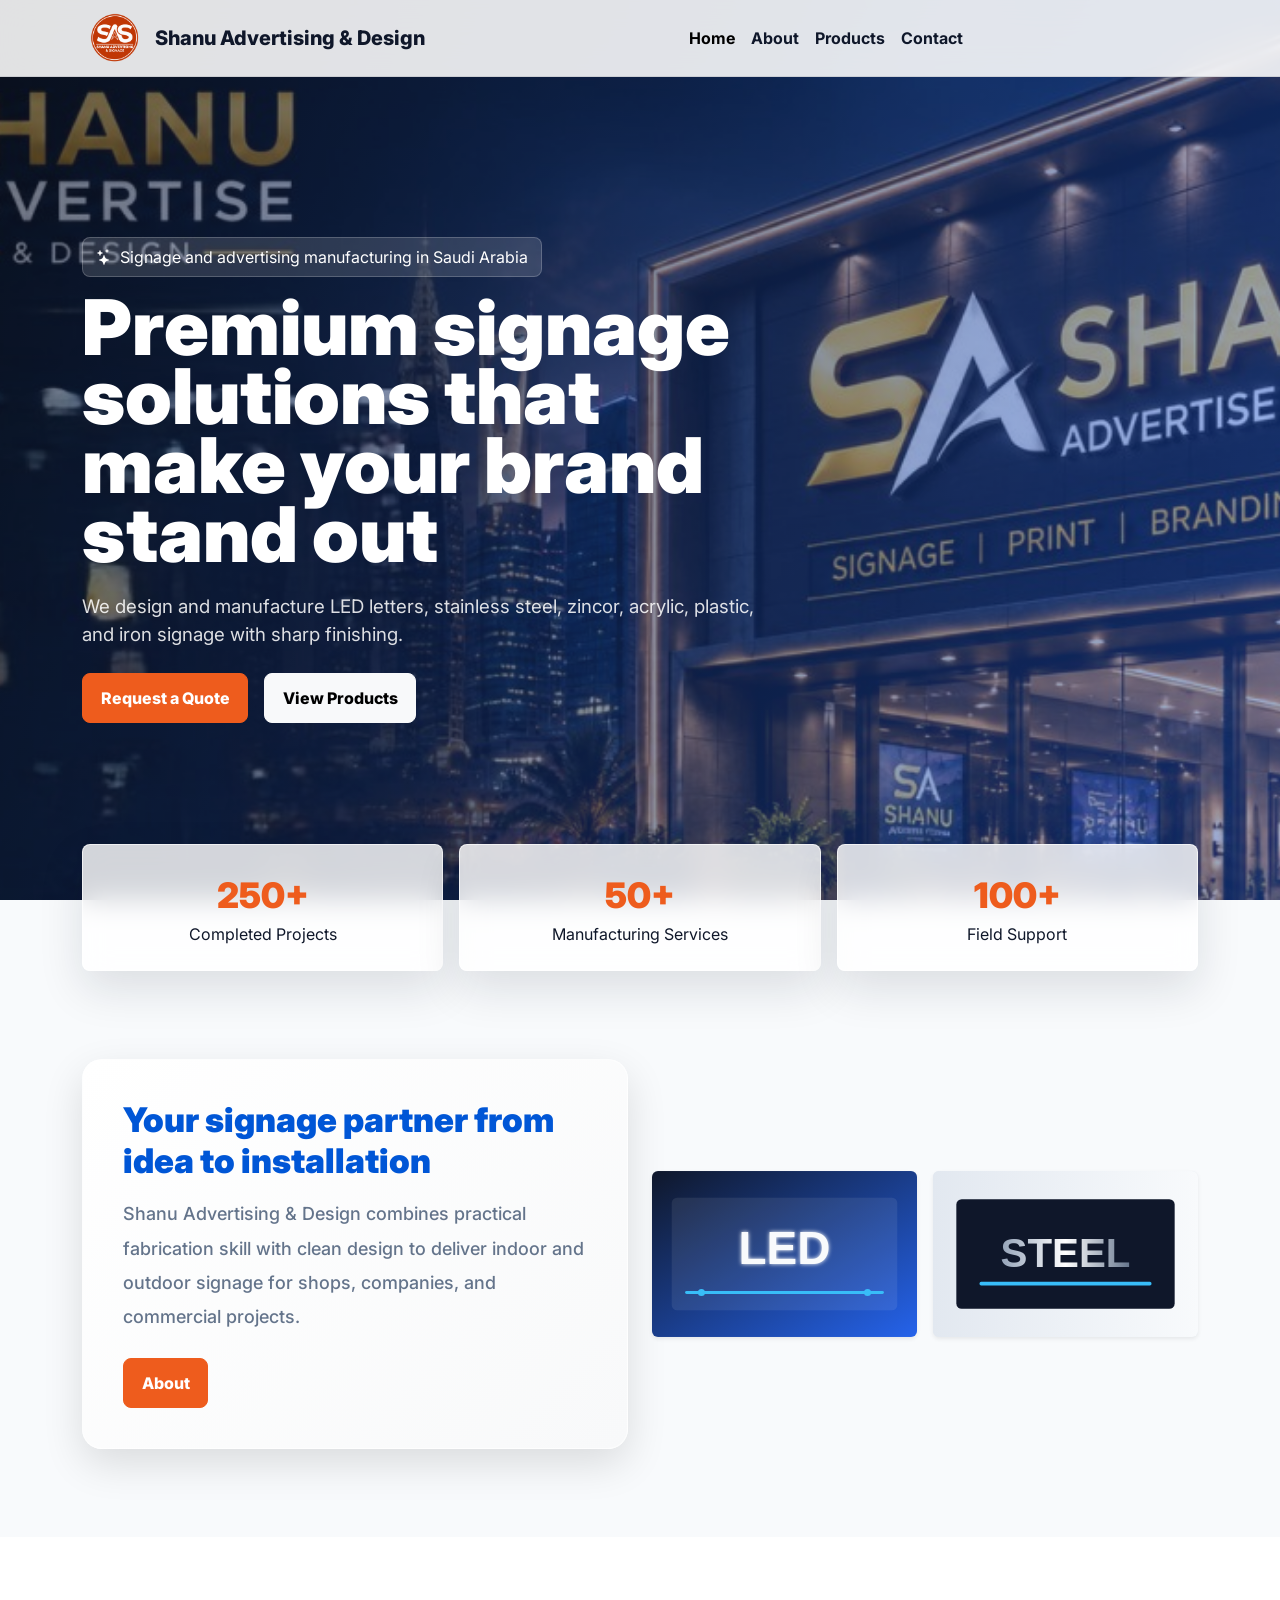
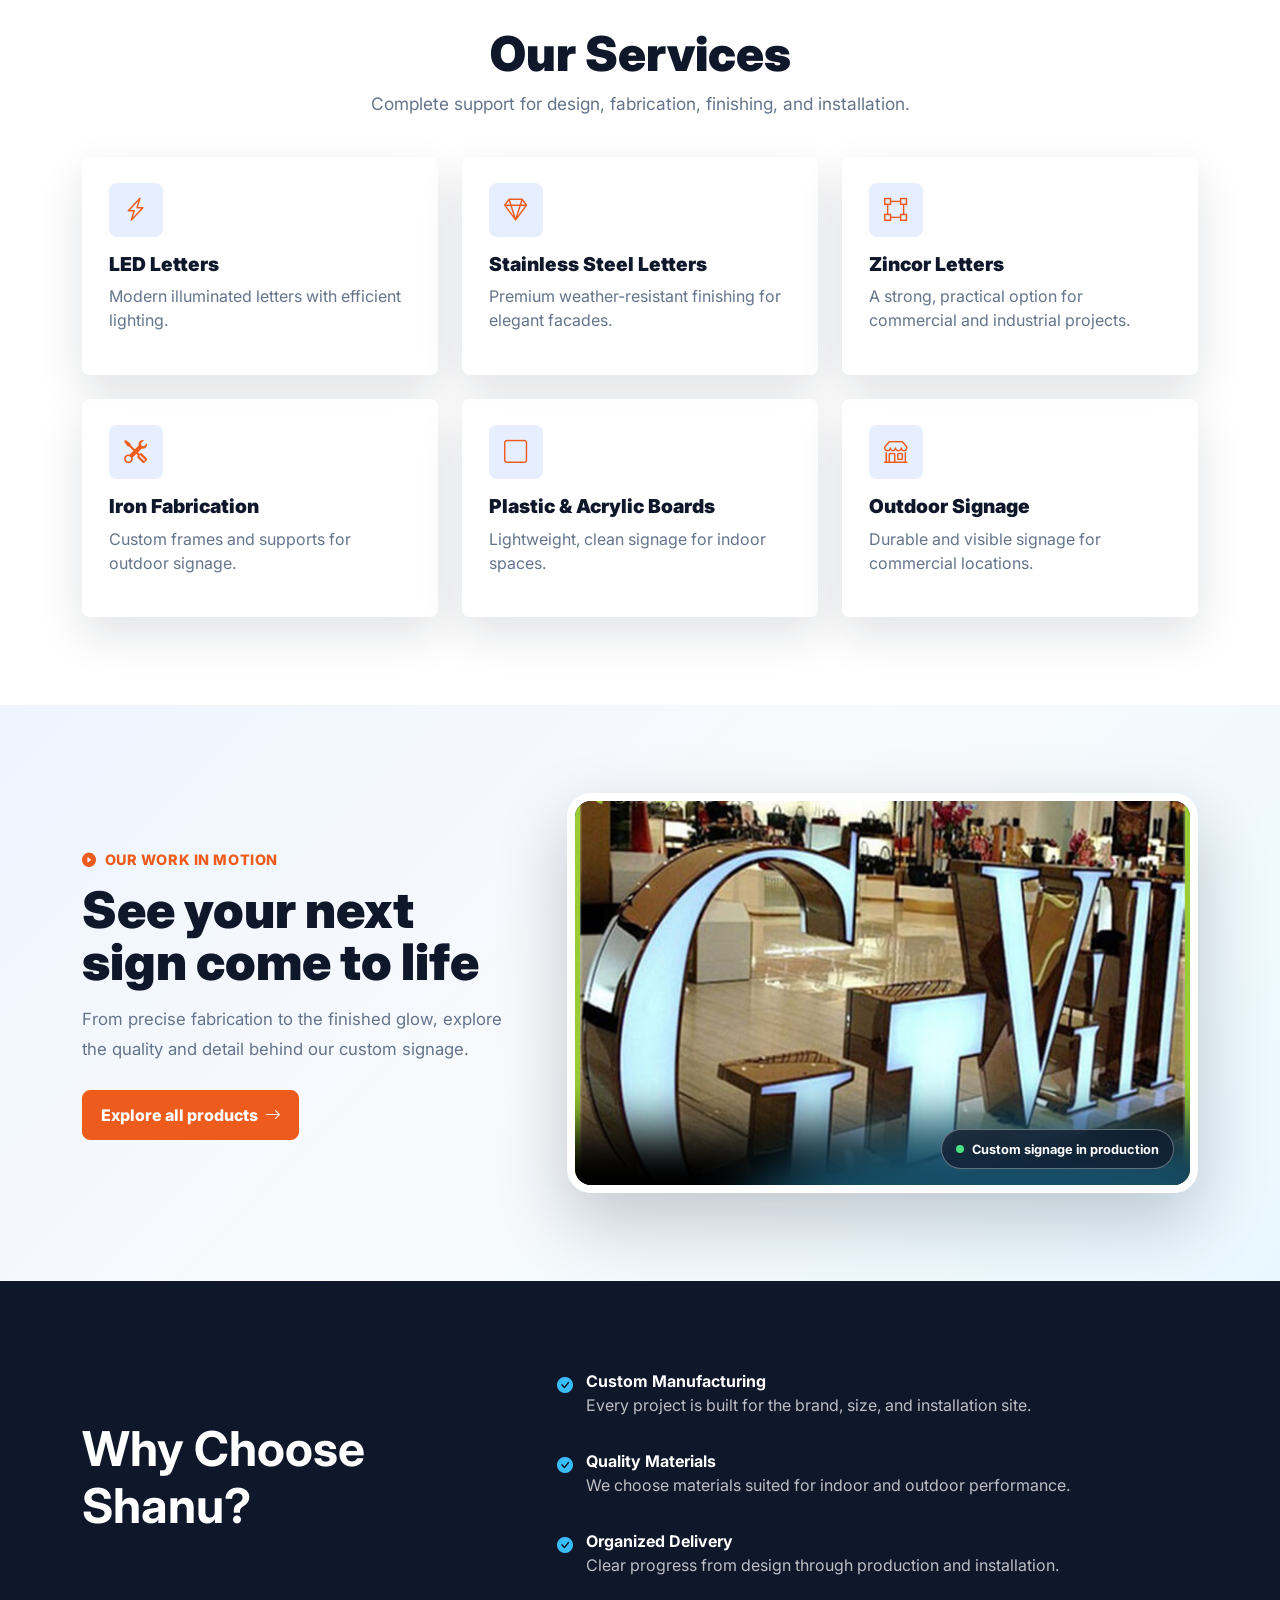
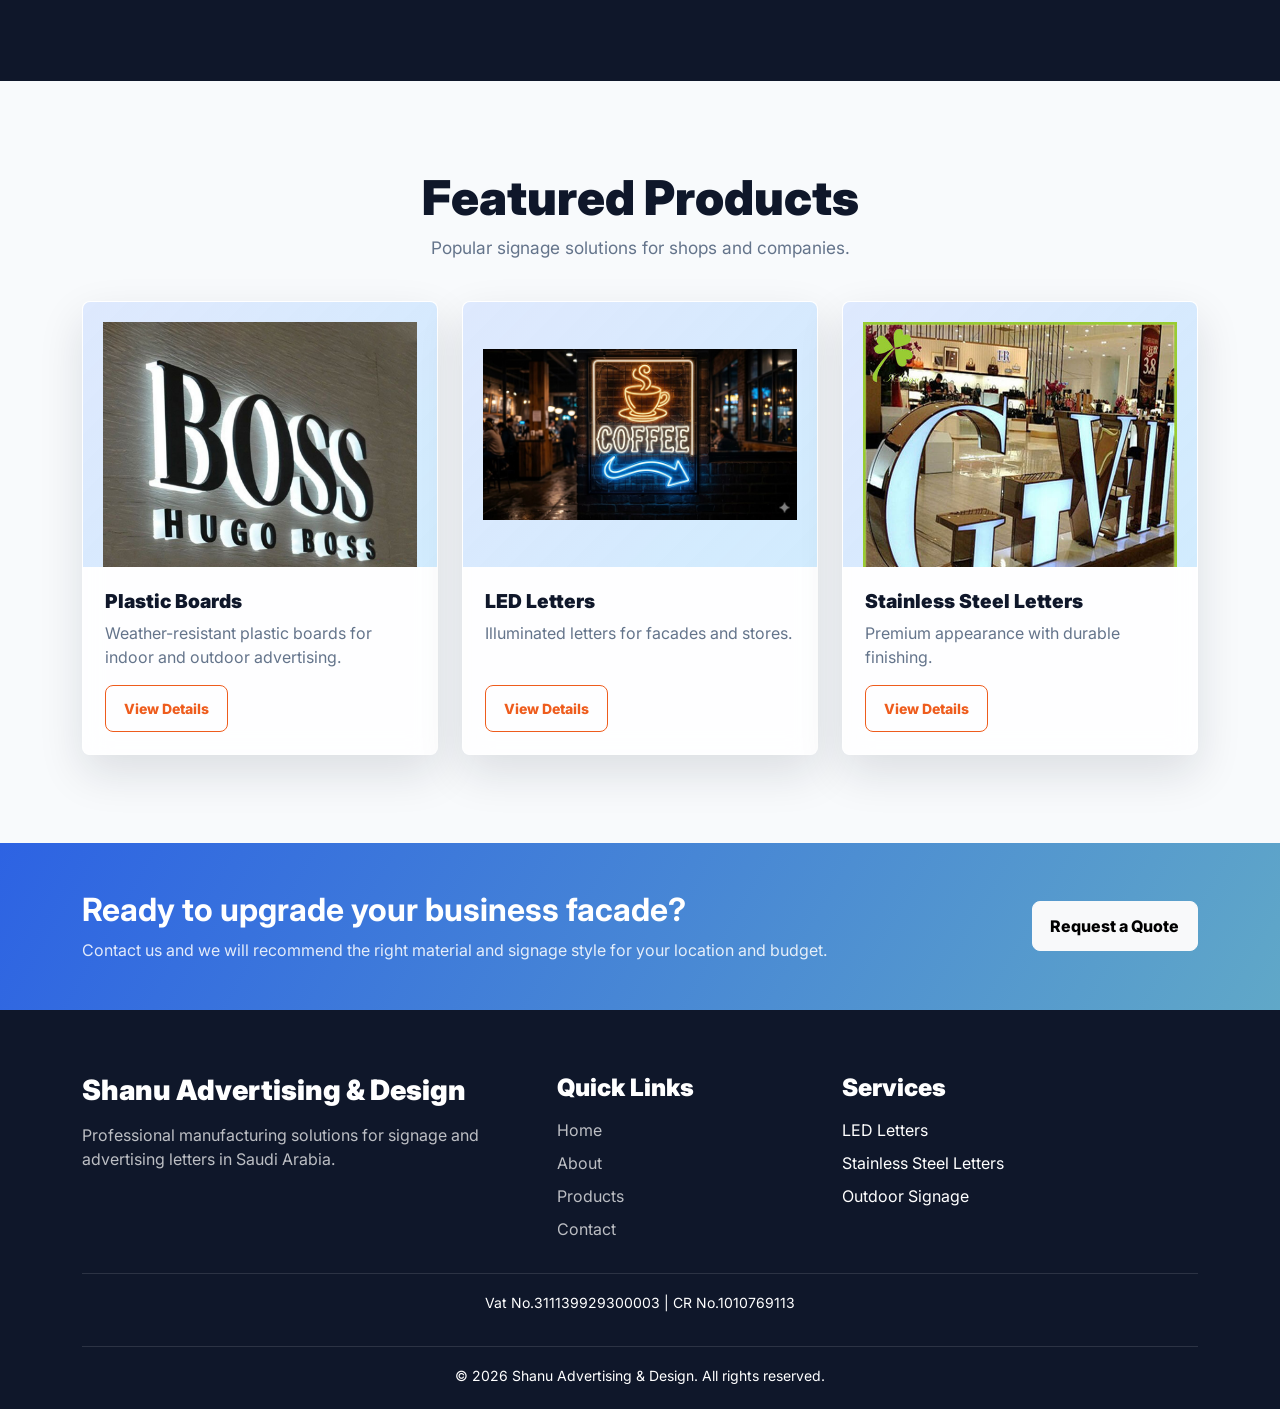
==== commit 07e004ef: "Update index.html" ====
--- a/index.html
+++ b/index.html
@@ -270,6 +270,7 @@
           </ul>
         </div>
       </div>
+      <div class="footer-bottom text-center"><small>Vat No.311139929300003 | CR No.1010769113</small></div>
       <div class="footer-bottom text-center"><small>© 2026 Shanu Advertising & Design. <span
             data-i18n="footerRights">All rights reserved.</span></small></div>
     </div>
--- a/css/style.css
+++ b/css/style.css
@@ -1,5 +1,5 @@
 :root {
-  --primary: #2563eb;
+  --primary: #ee5c1d;
   --dark: #0f172a;
   --accent: #38bdf8;
   --background: #f8fafc;
@@ -55,6 +55,14 @@
 }
 
 .brand-mark {
+  width: 65px;
+  height: 50px;
+  object-fit: contain;
+  display: inline-block;
+  vertical-align: middle;
+  margin-right: 8px;
+}
+/* .brand-mark {
   display: inline-grid;
   width: 38px;
   height: 38px;
@@ -63,7 +71,7 @@
   background: linear-gradient(135deg, var(--primary), var(--accent));
   color: var(--white);
   margin-inline-end: 0.55rem;
-}
+} */
 
 .nav-link {
   color: var(--dark);
